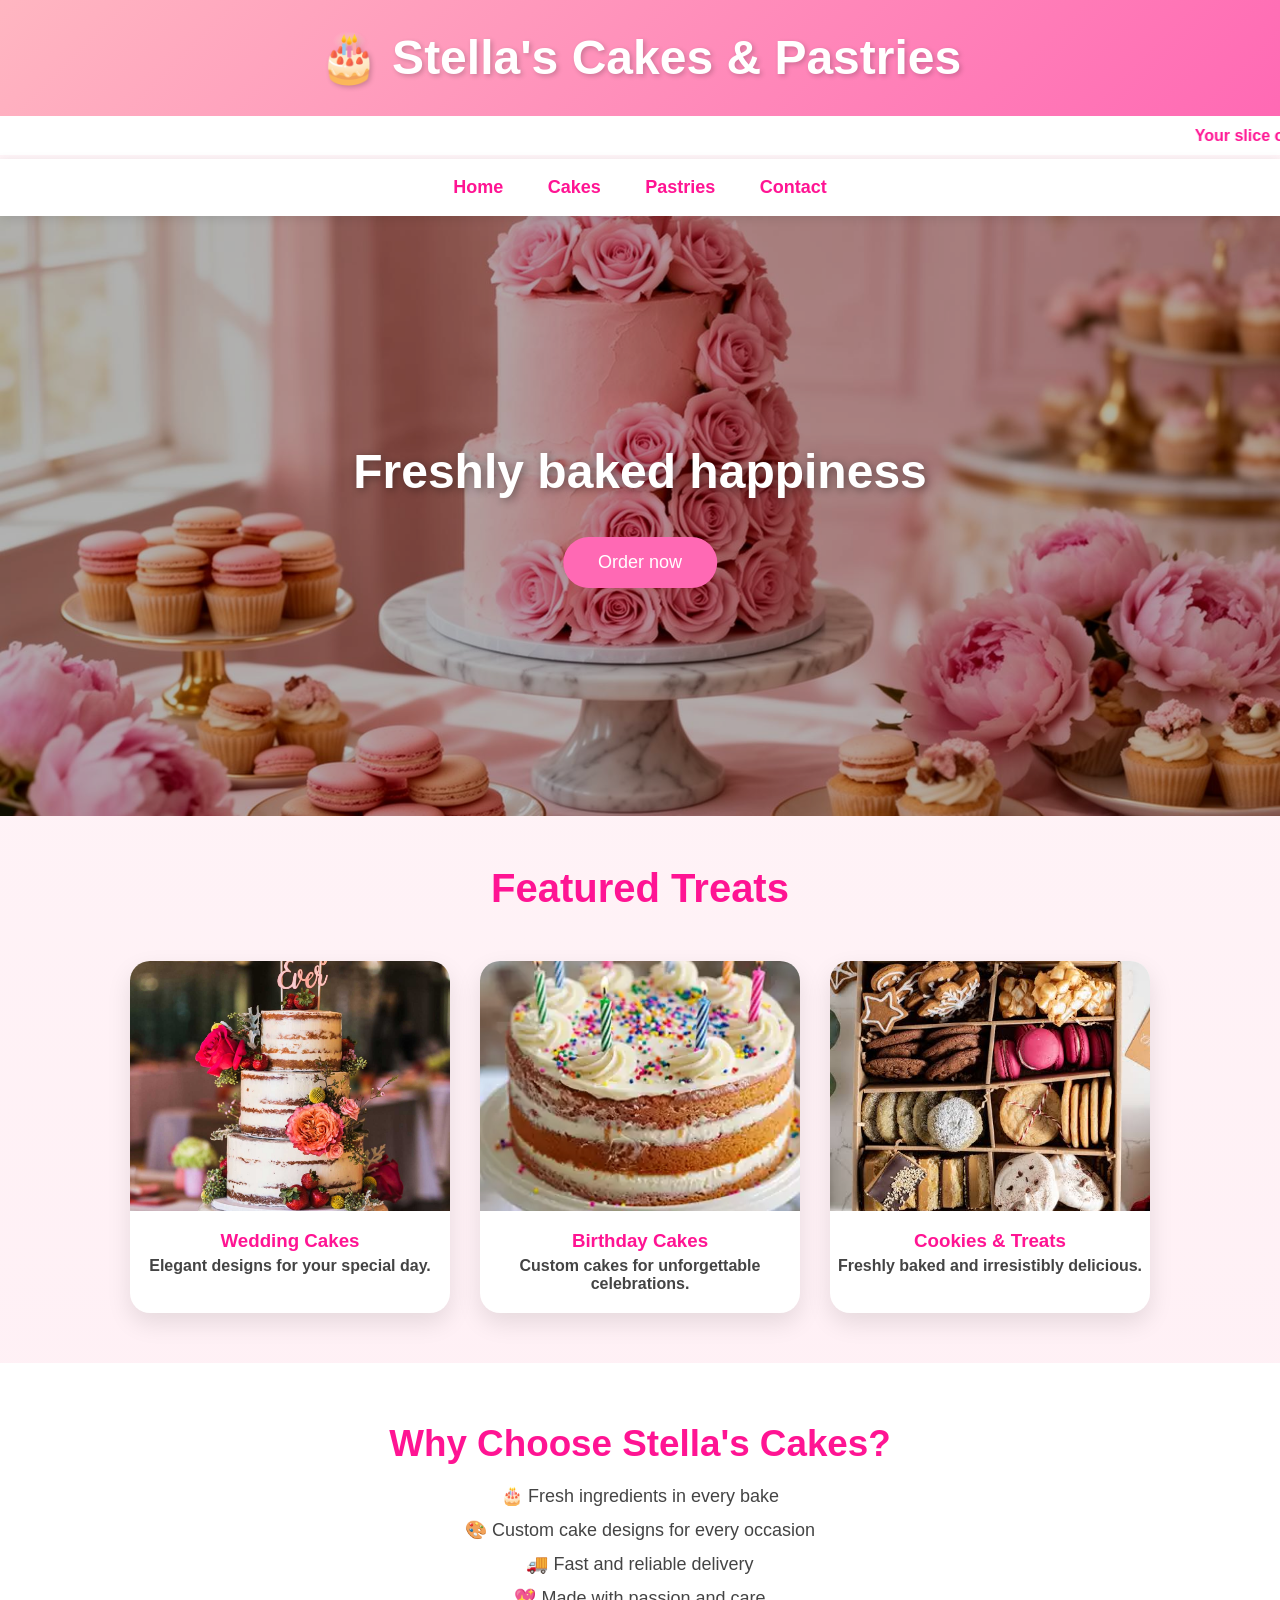
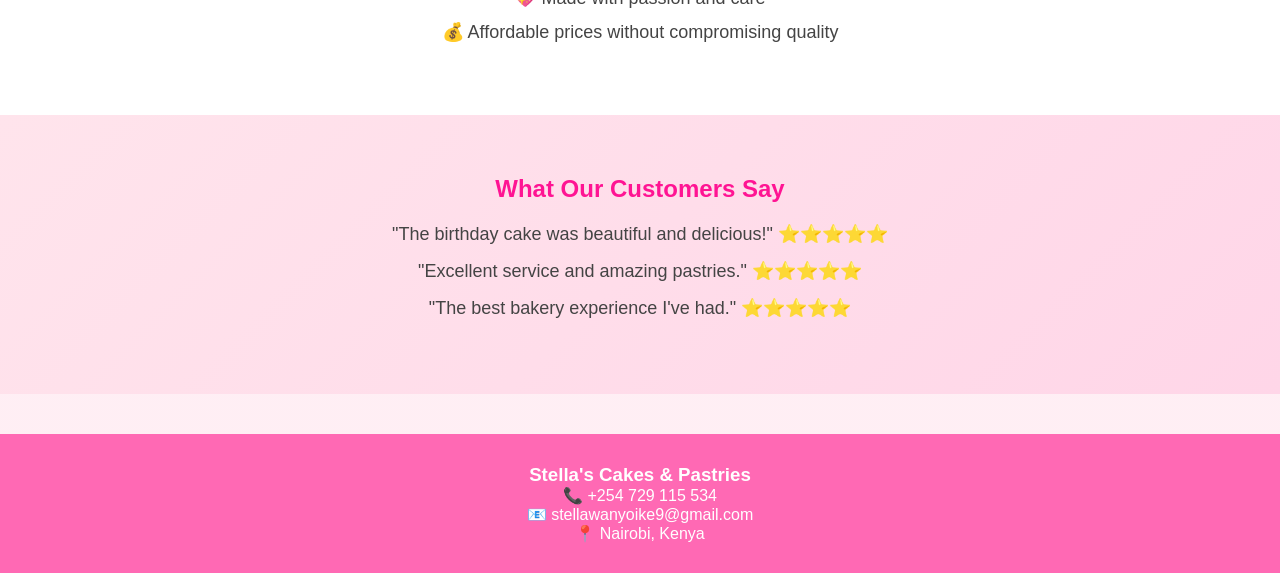
==== index.html @ 97f2c3e2 "Add files via upload" ====
<!DOCTYPE html>
<html lang="en">
<head>
    <meta charset="UTF-8">
    <meta name="viewport" content="width=device-width, initial-scale=1.0">
    <title>Stella's Cakes & Pastries</title>
    <link rel="stylesheet" href="style.css">
</head>

<body>

    <!-- Header -->
    <header>
        <h1 class="big-header">🎂 Stella's Cakes & Pastries</h1>

        <marquee class="mar">
            Your slice of greatness awaits! Order delicious cakes and pastries today. 🍰
        </marquee>

        <nav class="nav">
            <a href="index.html">Home</a>
            <a href="cakes.html">Cakes</a>
            <a href="pastries.html">Pastries</a>
            <a href="contact.html">Contact</a>
        </nav>
    </header>

    <!-- Hero Section -->
    <section class="hero">
            <img src="hero-cake.jpg" alt="unable to load image">
        <div class="hero-text"> 
            <h2>Freshly baked happiness</h2><br>
            <button>Order now</button>
            </div>
        </section>

    <!-- Featured Cakes -->
    <h2 class="fe">Featured Treats</h2>

    <section class="content">

        <div class="cake-card">
            <img src="weddingcake.jpg" alt="Wedding Cake">
            <h3>Wedding Cakes</h3>
            <p>Elegant designs for your special day.</p>
        </div>

        <div class="cake-card">
            <img src="birthdaycake.jpg" alt="Birthday Cake">
            <h3>Birthday Cakes</h3>
            <p>Custom cakes for unforgettable celebrations.</p>
        </div>

        <div class="cake-card">
            <img src="cookies-and-treats.jpg" alt="Cookies">
            <h3>Cookies & Treats</h3>
            <p>Freshly baked and irresistibly delicious.</p>
        </div>

    </section>

    <!-- Why Choose Us -->
    <section class="choose-us">
        <h2>Why Choose Stella's Cakes?</h2>

        <p>🎂 Fresh ingredients in every bake</p>
        <p>🎨 Custom cake designs for every occasion</p>
        <p>🚚 Fast and reliable delivery</p>
        <p>💖 Made with passion and care</p>
        <p>💰 Affordable prices without compromising quality</p>
    </section>

    <!-- Reviews -->
    <section class="reviews">
        <h2>What Our Customers Say</h2>

        <p>"The birthday cake was beautiful and delicious!" ⭐⭐⭐⭐⭐</p>

        <p>"Excellent service and amazing pastries." ⭐⭐⭐⭐⭐</p>

        <p>"The best bakery experience I've had." ⭐⭐⭐⭐⭐</p>
    </section>

    <!-- Footer -->
    <footer>
        <h3>Stella's Cakes & Pastries</h3>
        <p>📞 +254 729 115 534</p>
        <p>📧 stellawanyoike9@gmail.com</p>
        <p>📍 Nairobi, Kenya</p>
    </footer>

</body>
</html>
---- style.css ----
*{
    margin:0;
    padding:0;
    box-sizing:border-box;
    font-family:'Poppins', sans-serif;
}

body{
    background:linear-gradient(to bottom, #fff5f8, #ffeef4);
    color:#444;
}

/* HEADER */

.big-header{
    background:linear-gradient(135deg,#ffb6c1,#ff69b4);
    color:white;
    text-align:center;
    padding:30px;
    font-size:3rem;
    text-shadow:2px 2px 5px rgba(0,0,0,0.2);
}

.mar{
    background:#fff;
    color:#ff1493;
    padding:10px;
    font-weight:600;
}

/* NAVIGATION */

.nav{
    background:white;
    text-align:center;
    padding:18px;
    box-shadow:0 2px 10px rgba(0,0,0,0.1);
    position:sticky;
    top:0;
    z-index:100;
}

.nav a{
    text-decoration:none;
    color:#ff1493;
    margin:0 20px;
    font-size:18px;
    font-weight:600;
    transition:0.3s;
}

.nav a:hover{
    color:#ff69b4;
    border-bottom:3px solid #ff69b4;
    padding-bottom:5px;
}

/* HERO SECTION */

.hero{
    position:relative;
    height:600px;
    overflow:hidden;
}

.hero img{
    width:100%;
    height:100%;
    object-fit:cover;
    filter:brightness(70%);
}

.hero-text{
    position:absolute;
    top:50%;
    left:50%;
    transform:translate(-50%,-50%);
    text-align:center;
    color:white;
}

.hero-text h2{
    font-size:3rem;
    margin-bottom:20px;
    text-shadow:2px 2px 8px rgba(0,0,0,0.4);
}

.hero button{
    padding:15px 35px;
    border:none;
    border-radius:30px;
    background:#ff69b4;
    color:white;
    font-size:18px;
    cursor:pointer;
    transition:0.3s;
}

.hero button:hover{
    transform:translateY(-5px);
    box-shadow:0 8px 20px rgba(255,105,180,0.5);
}

/* SECTION TITLE */

.fe{
    text-align:center;
    color:#ff1493;
    margin:50px 0 30px;
    font-size:2.5rem;
}

/* CARDS */

.content{
    display:flex;
    justify-content:center;
    flex-wrap:wrap;
    gap:30px;
    padding:20px 50px 50px;
}

.cake-card{
    background:white;
    border-radius:20px;
    overflow:hidden;
    width:320px;
    box-shadow:0 10px 25px rgba(0,0,0,0.1);
    transition:0.4s;
}

.cake-card:hover{
    transform:translateY(-10px);
}

.cake-card img{
    width:100%;
    height:250px;
    object-fit:cover;
}

.cake-card h3{
    color:#ff1493;
    padding:15px 0 5px;
    text-align:center;
}

.cake-card p{
    text-align:center;
    padding-bottom:20px;
    font-weight:600;
}

/* WHY CHOOSE US */

.choose-us{
    padding:60px 20px;
    text-align:center;
    background:white;
}

.choose-us h2{
    color:#ff1493;
    font-size:2.3rem;
    margin-bottom:20px;
}

.choose-us p{
    margin:12px 0;
    font-size:18px;
}

/* REVIEWS */

.reviews{
    padding:60px 20px;
    background:linear-gradient(135deg,#ffe4ec,#ffd6e8);
    text-align:center;
}

.reviews h2{
    color:#ff1493;
    margin-bottom:20px;
}

.reviews p{
    font-size:18px;
    margin:15px 0;
}
.send-email-button{
    width:100%;
    padding:5px;
    border:none;
    border-radius:10px;
    background:#ff69b4;
    color:white;
    font-size:18px;
    box-align:center;
}
.send-email-button:hover{
    transform:translateY(-5px);
    box-shadow:0 8px 20px rgba(255,105,180,0.5);
    background:#ff1493; 
}

/* CONTACT FORM */

form{
    max-width:500px;
    margin:30px auto;
}

input,
textarea{
    width:100%;
    padding:15px;
    margin:10px 0;
    border:2px solid #ffc0cb;
    border-radius:10px;
    outline:none;
}

input:focus,
textarea:focus{
    border-color:#ff69b4;
}

form button{
    width:100%;
    padding:15px;
    border:none;
    border-radius:10px;
    background:#ff69b4;
    color:white;
    font-size:18px;
    cursor:pointer;
}

form button:hover{
    background:#ff1493;
}

/* FOOTER */

footer{
    background:#ff69b4;
    color:white;
    text-align:center;
    padding:30px;
    margin-top:40px;
}

/* MOBILE RESPONSIVE */

@media(max-width:768px){

    .big-header{
        font-size:2rem;
    }

    .hero{
        height:400px;
    }

    .hero-text h2{
        font-size:2rem;
    }

    .content{
        padding:20px;
    }

    .cake-card{
        width:100%;
        max-width:350px;
    }
}
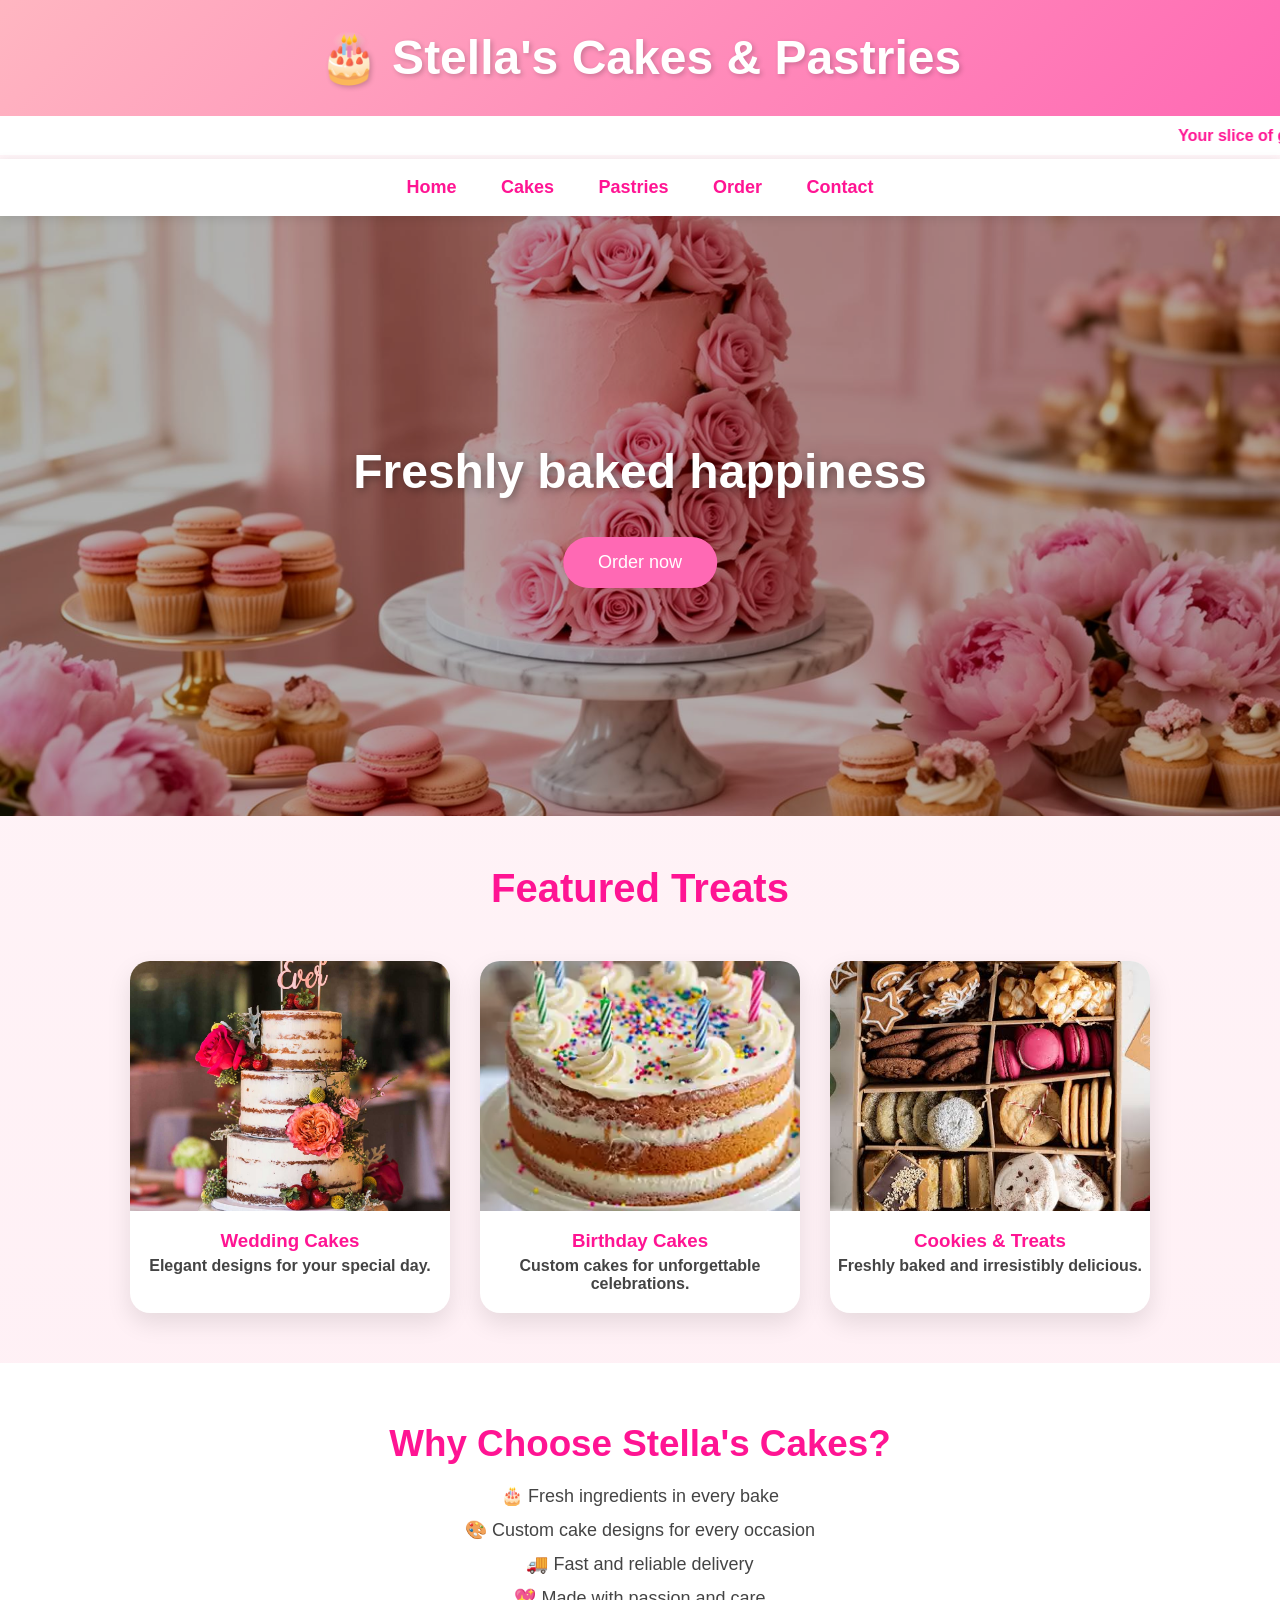
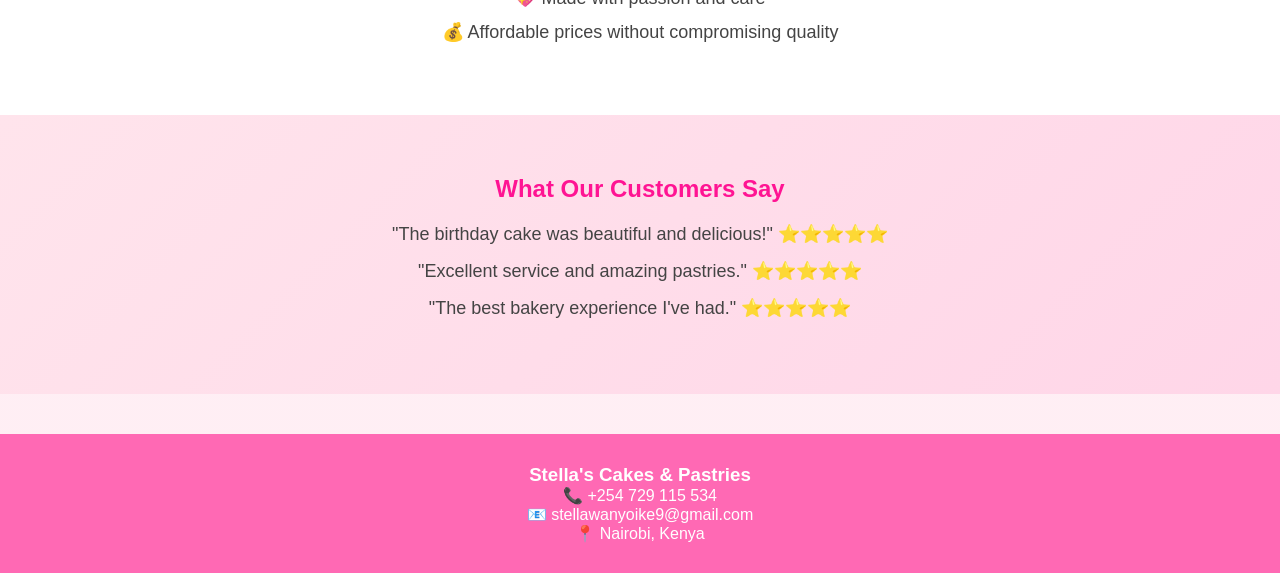
==== commit d5cb6394: "Modify index.html with new navigation link Updated navigation links and added an 'Order' page." ====
--- a/index.html
+++ b/index.html
@@ -21,6 +21,7 @@
             <a href="index.html">Home</a>
             <a href="cakes.html">Cakes</a>
             <a href="pastries.html">Pastries</a>
+            <a href="order.html">Order</a>
             <a href="contact.html">Contact</a>
         </nav>
     </header>
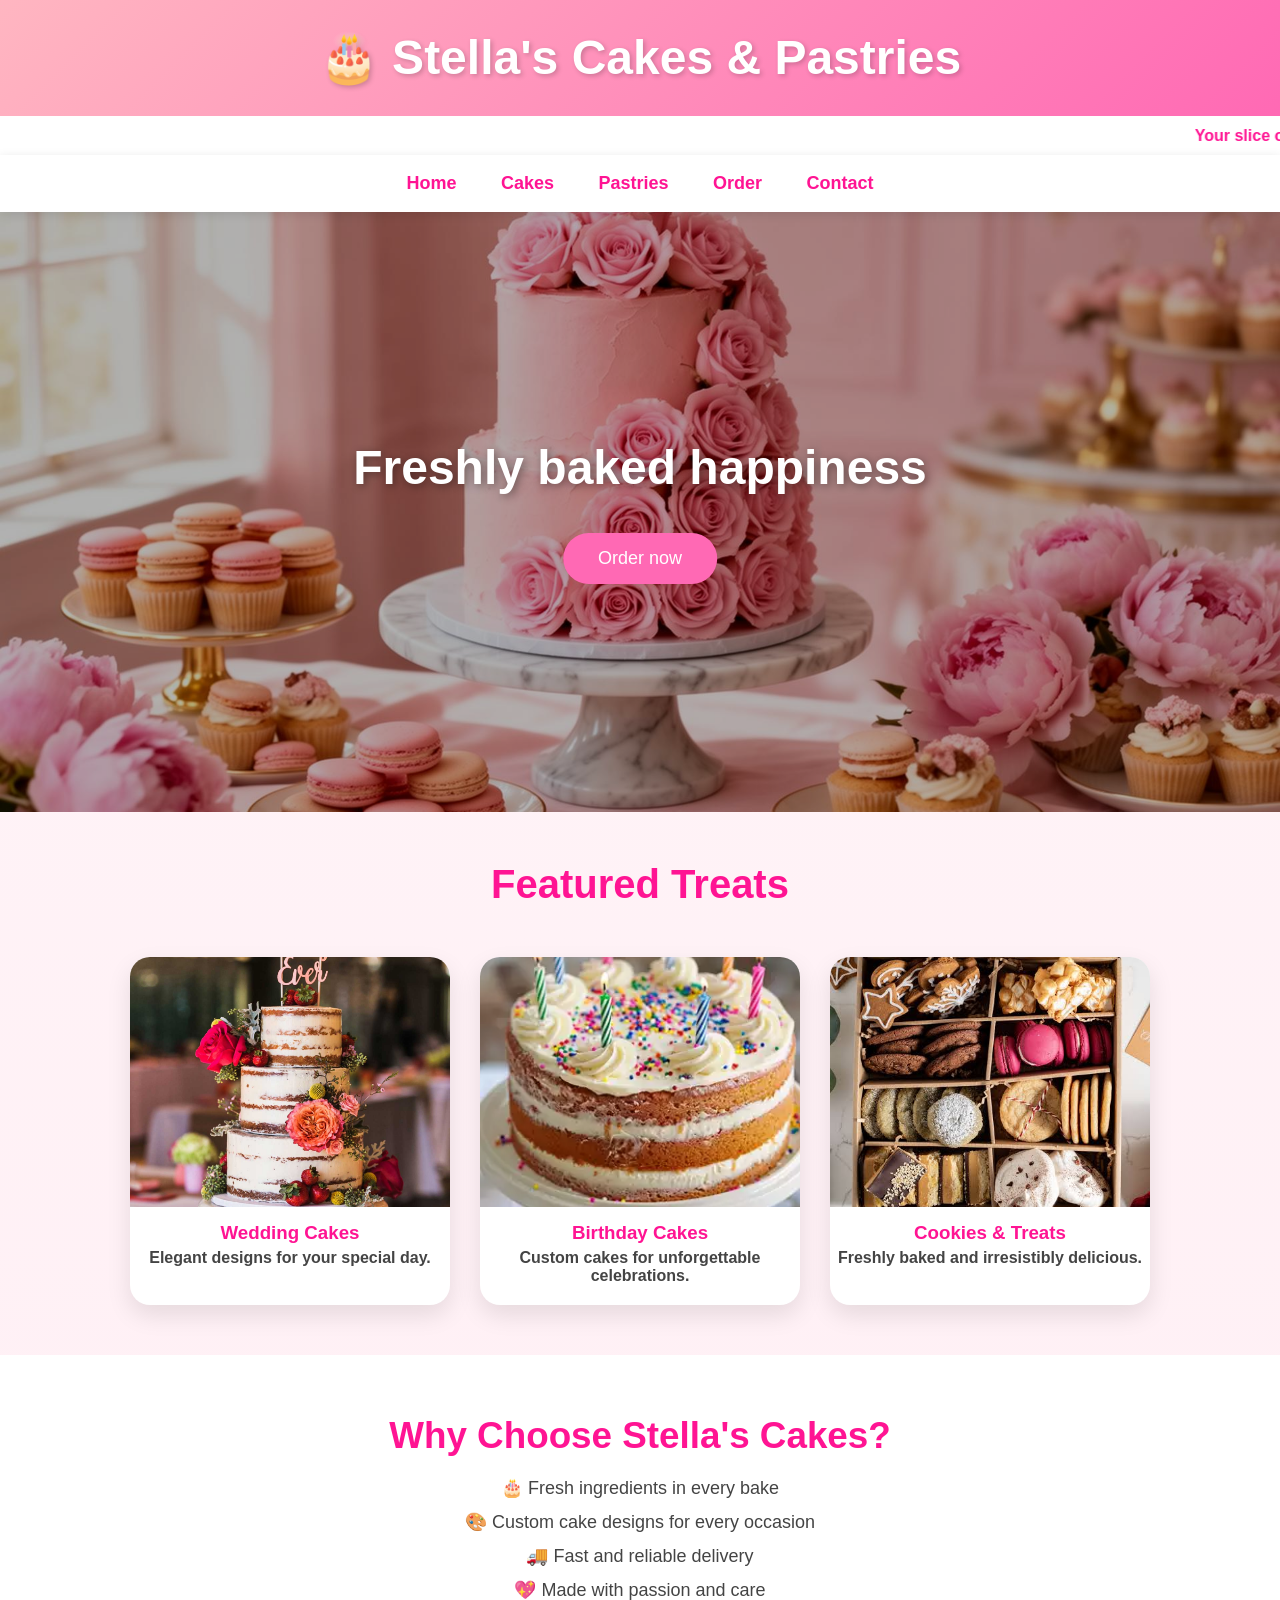
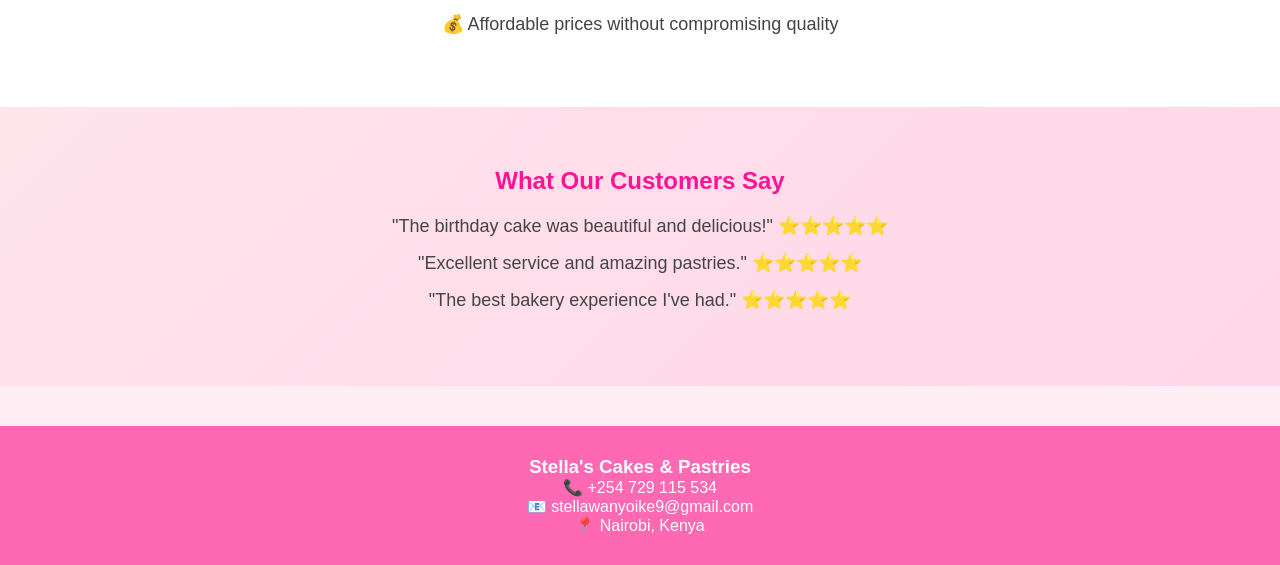
==== commit d00d3f8e: "Fix HTML encoding issues in index.html" ====
--- a/index.html
+++ b/index.html
@@ -1,4 +1,3 @@
-<!DOCTYPE html>
 <html lang="en">
 <head>
     <meta charset="UTF-8">
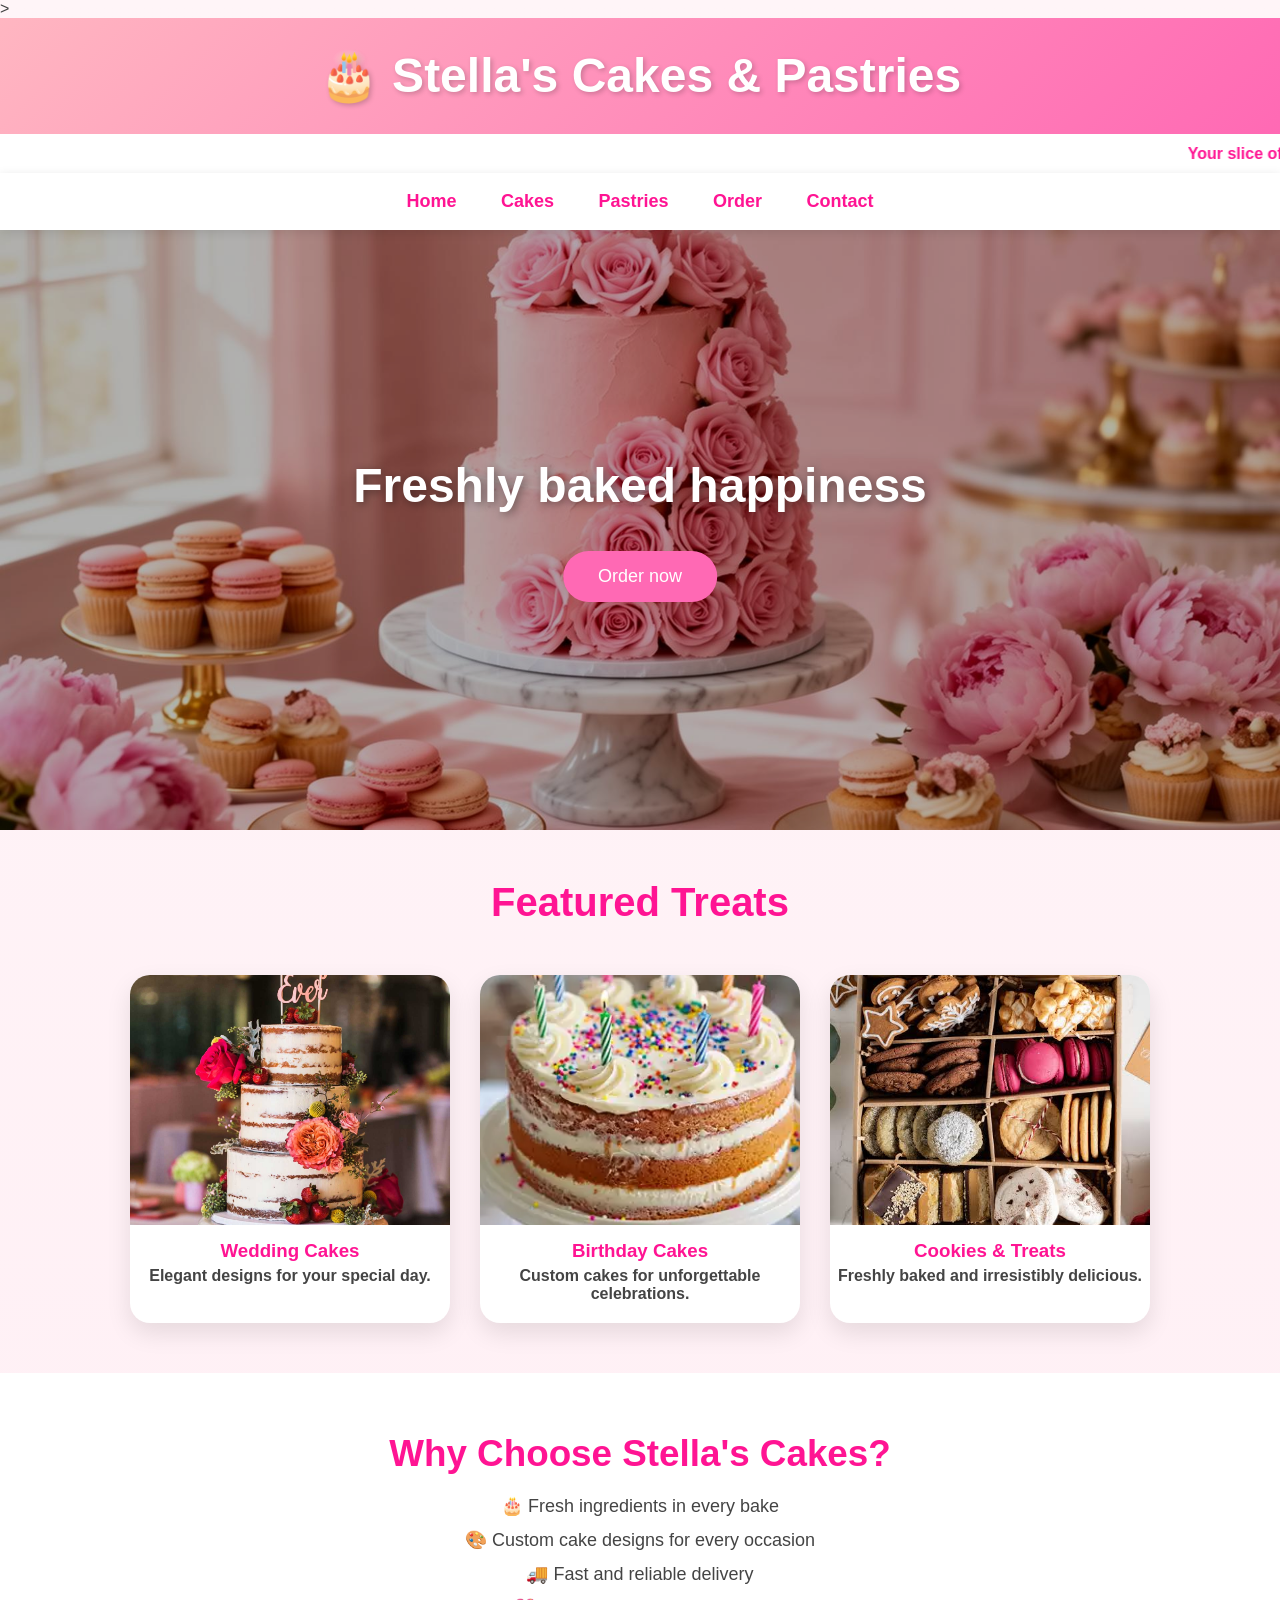
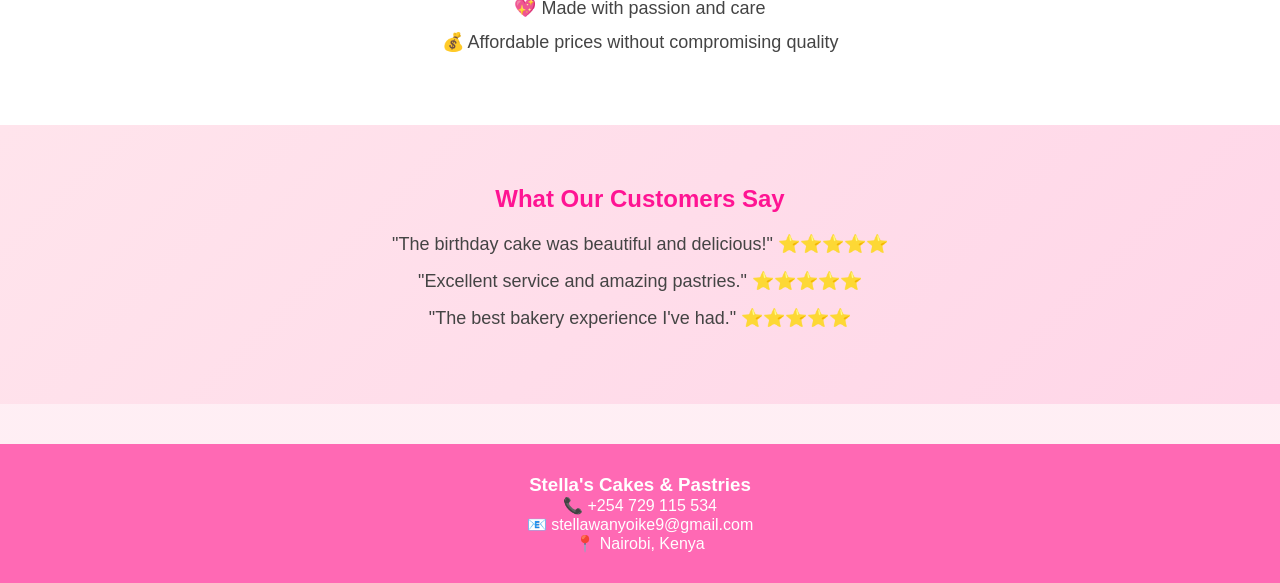
==== commit 83d6a0e1: "Fix HTML syntax issues in index.html" ====
--- a/index.html
+++ b/index.html
@@ -1,5 +1,5 @@
 <html lang="en">
-<head>
+<head <meta name="viewport" content="width=device-width, initial-scale=1.0">>
     <meta charset="UTF-8">
     <meta name="viewport" content="width=device-width, initial-scale=1.0">
     <title>Stella's Cakes & Pastries</title>
--- a/style.css
+++ b/style.css
@@ -206,40 +206,62 @@
 /* CONTACT FORM */
 
 form{
-    max-width:500px;
-    margin:30px auto;
-}
-
-input,
-textarea{
-    width:100%;
-    padding:15px;
-    margin:10px 0;
+    max-width:600px;
+    margin:40px auto;
+    padding:30px;
+    background:white;
+    border-radius:20px;
+    box-shadow:0 5px 20px rgba(0,0,0,0.15);
+}
+
+form label{
+    display:block;
+    margin-bottom:8px;
+    color:#ff1493;
+    font-weight:bold;
+}
+
+form input,
+form select,
+form textarea{
+    width:100%;
+    padding:12px;
     border:2px solid #ffc0cb;
     border-radius:10px;
+    font-size:16px;
+    margin-bottom:20px;
+}
+
+form input:focus,
+form select:focus,
+form textarea:focus{
     outline:none;
-}
-
-input:focus,
-textarea:focus{
     border-color:#ff69b4;
+    box-shadow:0 0 8px rgba(255,105,180,0.4);
+}
+
+form textarea{
+    resize:vertical;
+    min-height:120px;
 }
 
 form button{
     width:100%;
     padding:15px;
     border:none;
-    border-radius:10px;
-    background:#ff69b4;
-    color:white;
-    font-size:18px;
+    border-radius:30px;
+    background:linear-gradient(135deg,#ff69b4,#ff1493);
+    color:white;
+    font-size:18px;
+    font-weight:bold;
     cursor:pointer;
+    transition:0.3s;
 }
 
 form button:hover{
-    background:#ff1493;
-}
-
+    transform:translateY(-3px);
+    box-shadow:0 8px 15px rgba(255,105,180,0.4);
+}
 /* FOOTER */
 
 footer{
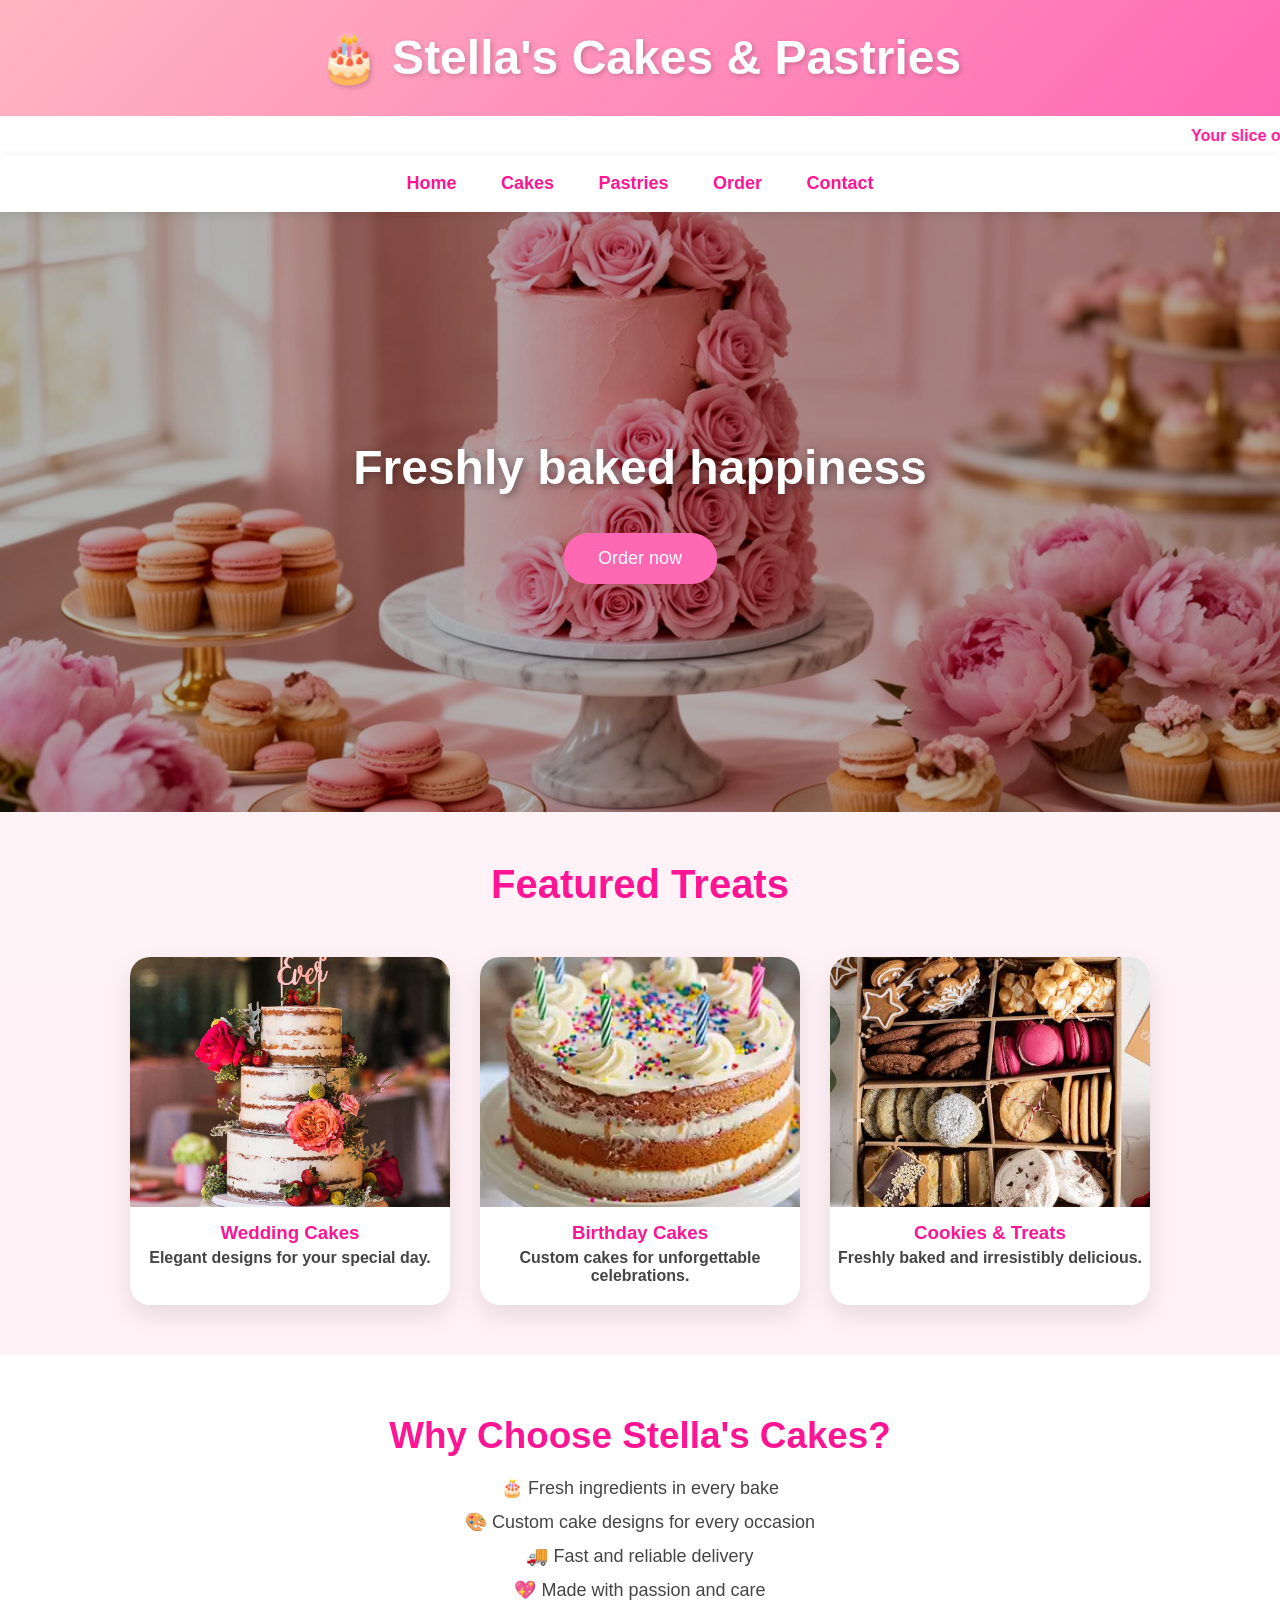
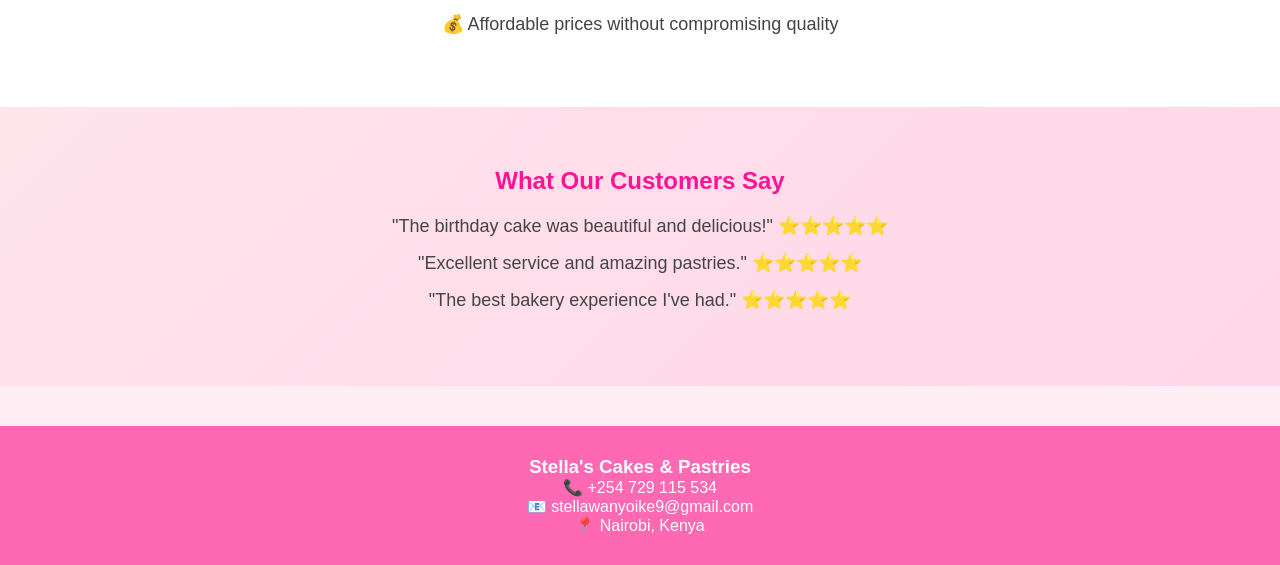
==== commit 0b00aa11: "Update index.html" ====
--- a/index.html
+++ b/index.html
@@ -1,5 +1,5 @@
 <html lang="en">
-<head <meta name="viewport" content="width=device-width, initial-scale=1.0">>
+<head <meta name="viewport" content="width=device-width, initial-scale=1.0">
     <meta charset="UTF-8">
     <meta name="viewport" content="width=device-width, initial-scale=1.0">
     <title>Stella's Cakes & Pastries</title>
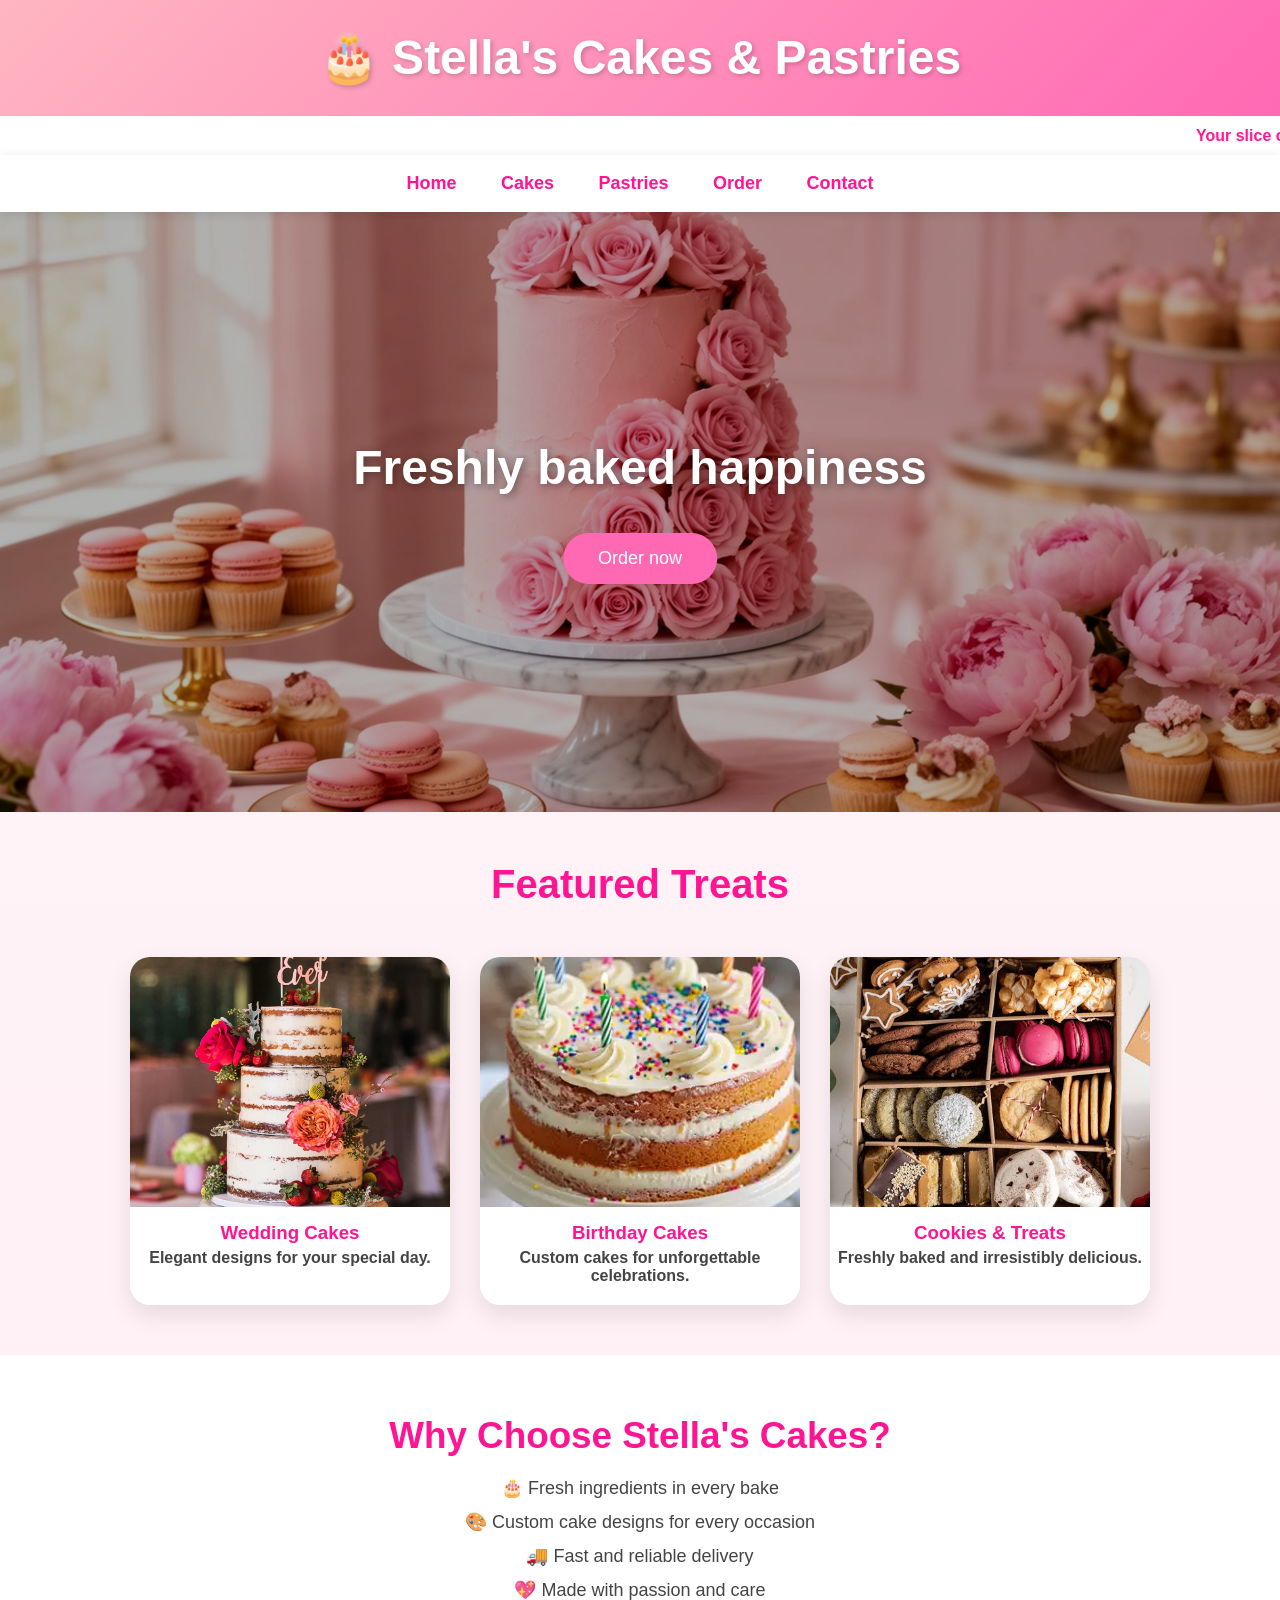
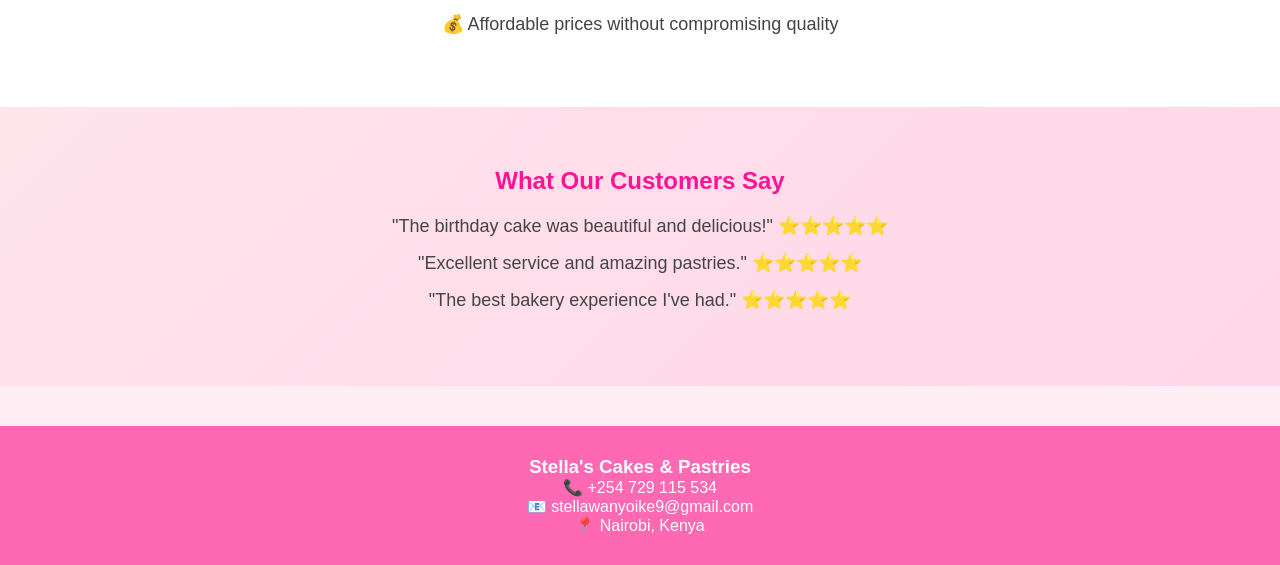
==== commit 6a8cbc94: "Fix HTML structure and remove duplicate viewport meta" ====
--- a/index.html
+++ b/index.html
@@ -1,5 +1,5 @@
 <html lang="en">
-<head <meta name="viewport" content="width=device-width, initial-scale=1.0">
+<head>
     <meta charset="UTF-8">
     <meta name="viewport" content="width=device-width, initial-scale=1.0">
     <title>Stella's Cakes & Pastries</title>
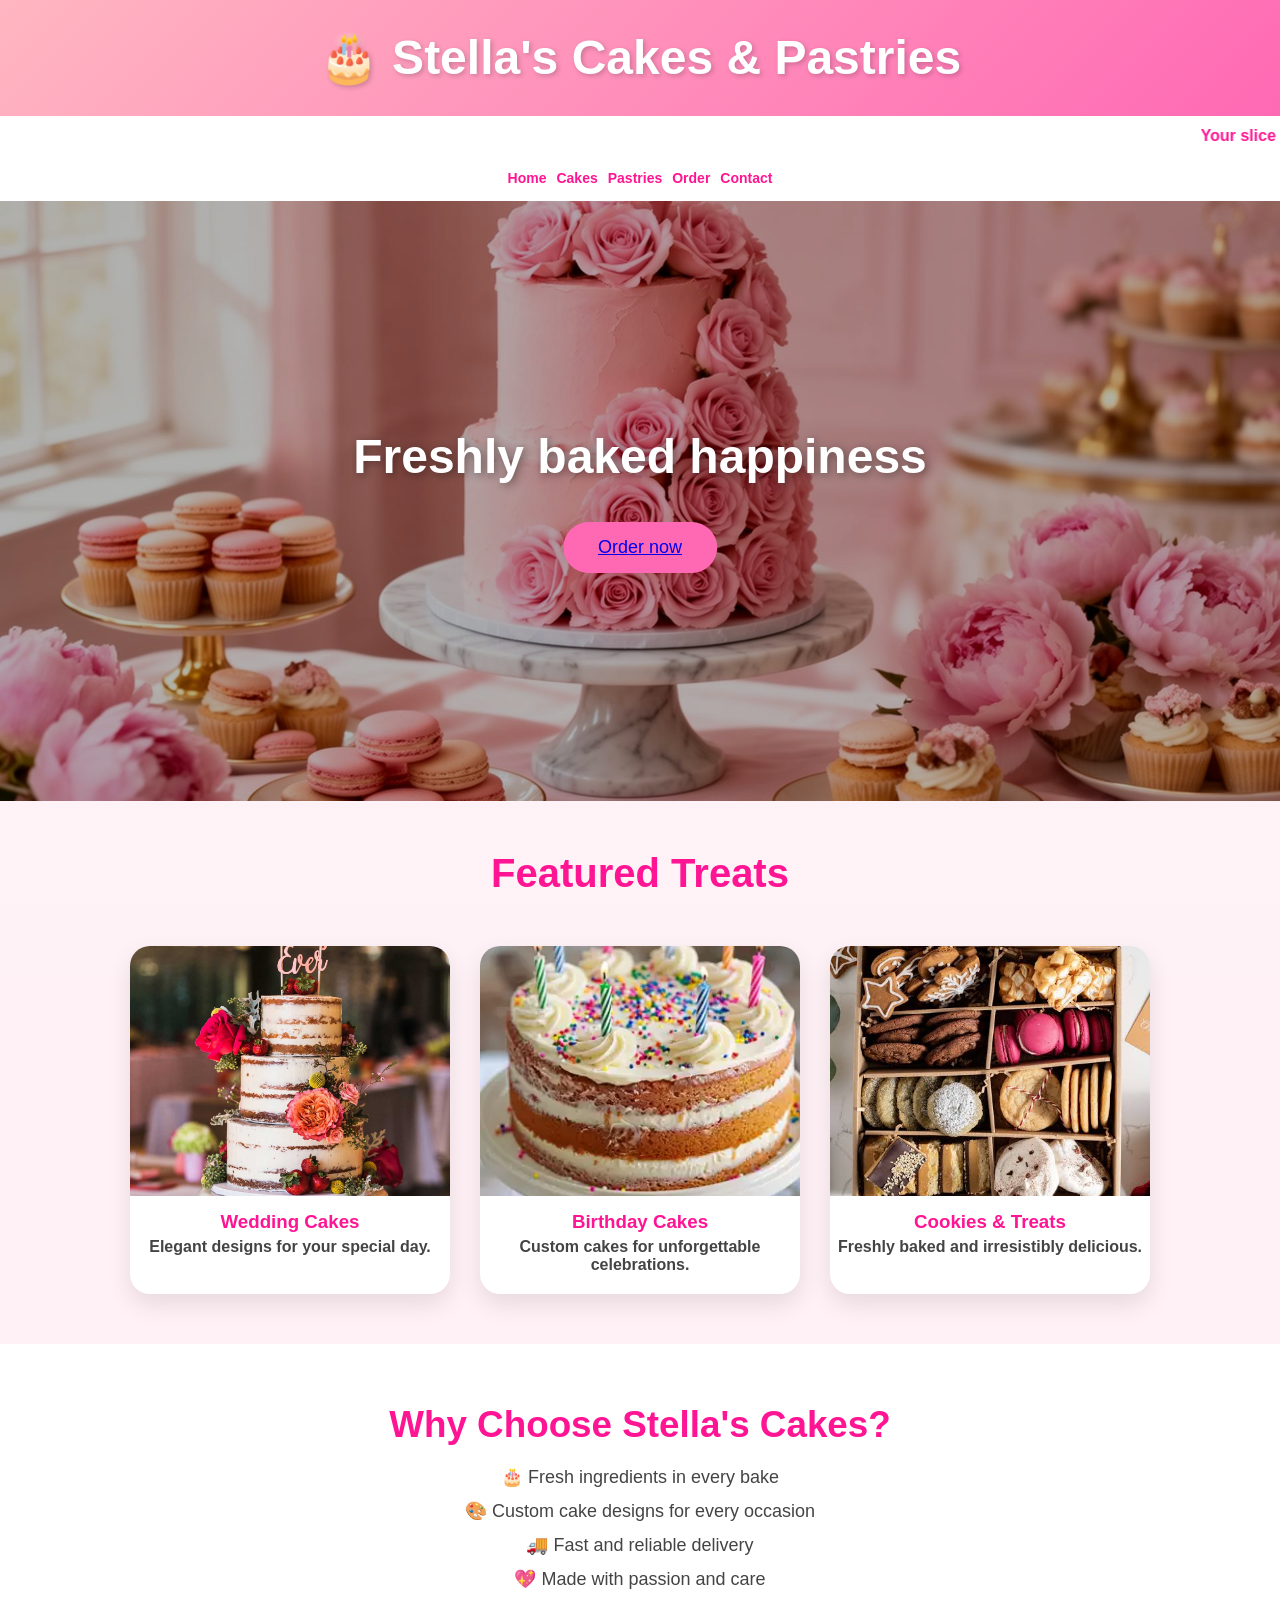
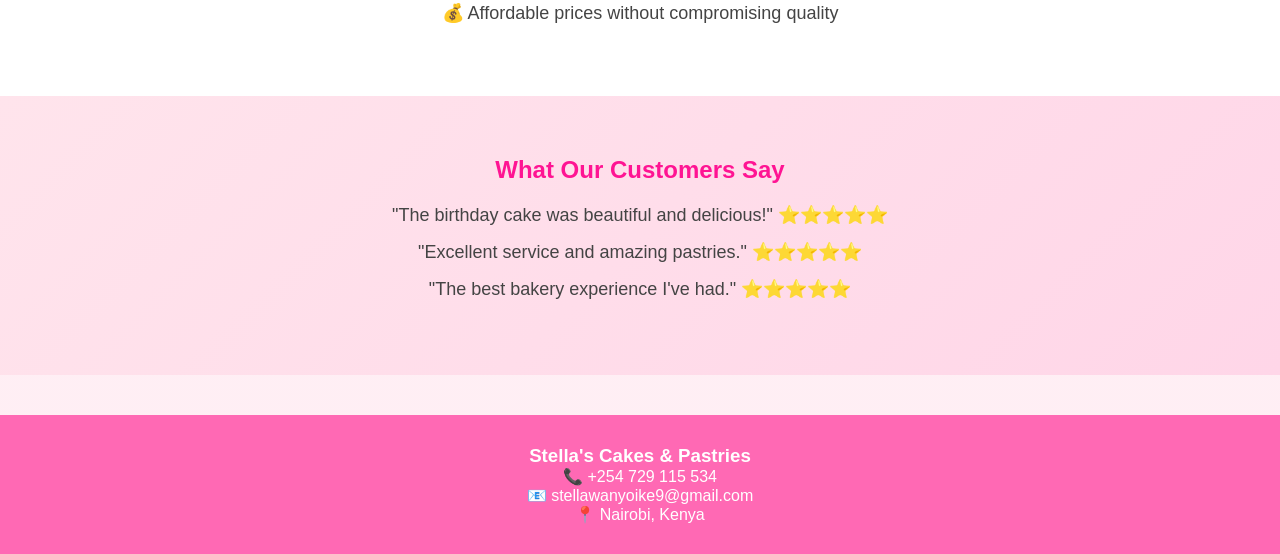
==== commit 1188dde7: "Fix order button to link to order page Updated the hero section to include a link in the order butto" ====
--- a/index.html
+++ b/index.html
@@ -30,7 +30,7 @@
             <img src="hero-cake.jpg" alt="unable to load image">
         <div class="hero-text"> 
             <h2>Freshly baked happiness</h2><br>
-            <button>Order now</button>
+            <button><a href="order.html">Order now</a></button>
             </div>
         </section>
 
--- a/style.css
+++ b/style.css
@@ -31,24 +31,21 @@
 /* NAVIGATION */
 
 .nav{
+    display:flex;
+    justify-content:center;
+    align-items:center;
+    gap:10px;
+    padding:15px;
     background:white;
-    text-align:center;
-    padding:18px;
-    box-shadow:0 2px 10px rgba(0,0,0,0.1);
-    position:sticky;
-    top:0;
-    z-index:100;
+    flex-wrap:nowrap; /* keep on one line */
 }
 
 .nav a{
     text-decoration:none;
     color:#ff1493;
-    margin:0 20px;
-    font-size:18px;
-    font-weight:600;
-    transition:0.3s;
-}
-
+    font-weight:bold;
+    font-size:14px; /* smaller text */
+}
 .nav a:hover{
     color:#ff69b4;
     border-bottom:3px solid #ff69b4;
@@ -297,3 +294,13 @@
         max-width:350px;
     }
 }
+@media (max-width:768px){
+
+    .nav{
+        display:grid;
+        grid-template-columns: repeat(3, 1fr);
+        gap:10px;
+        text-align:center;
+    }
+
+}
